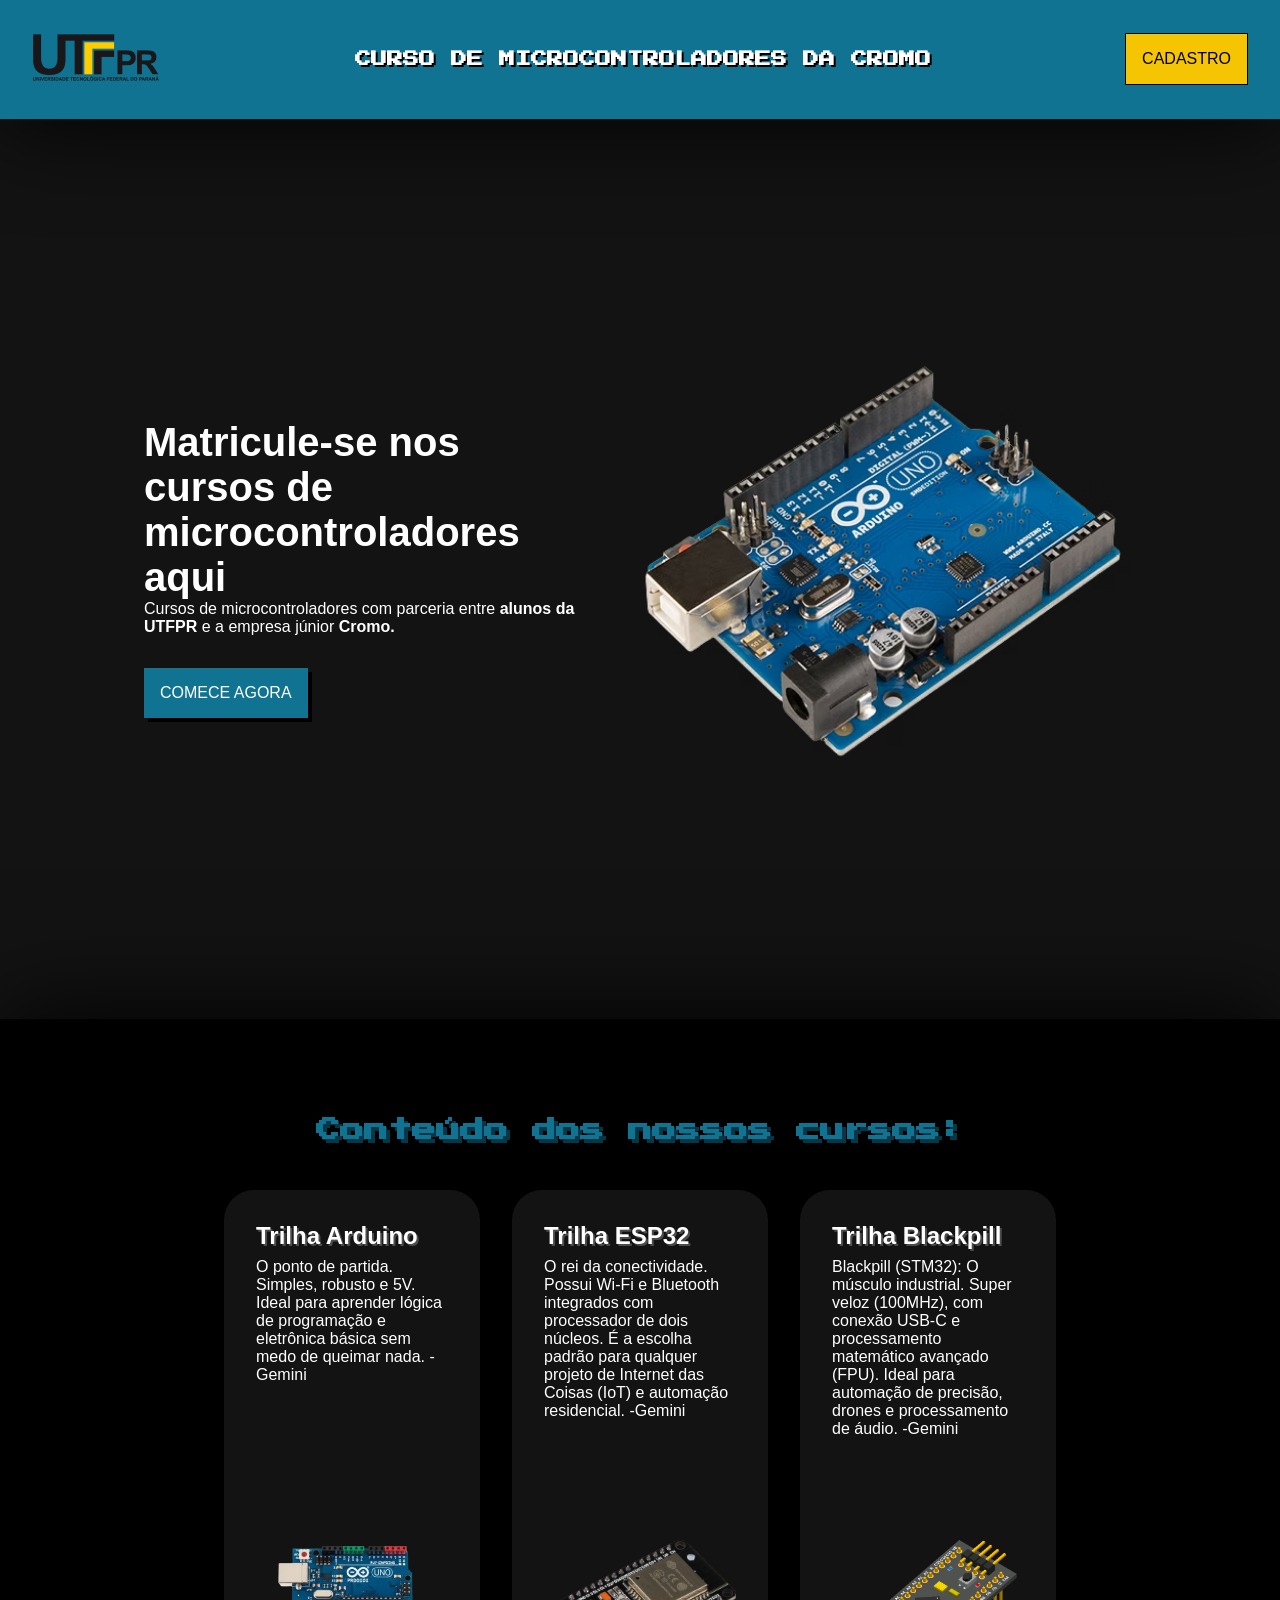
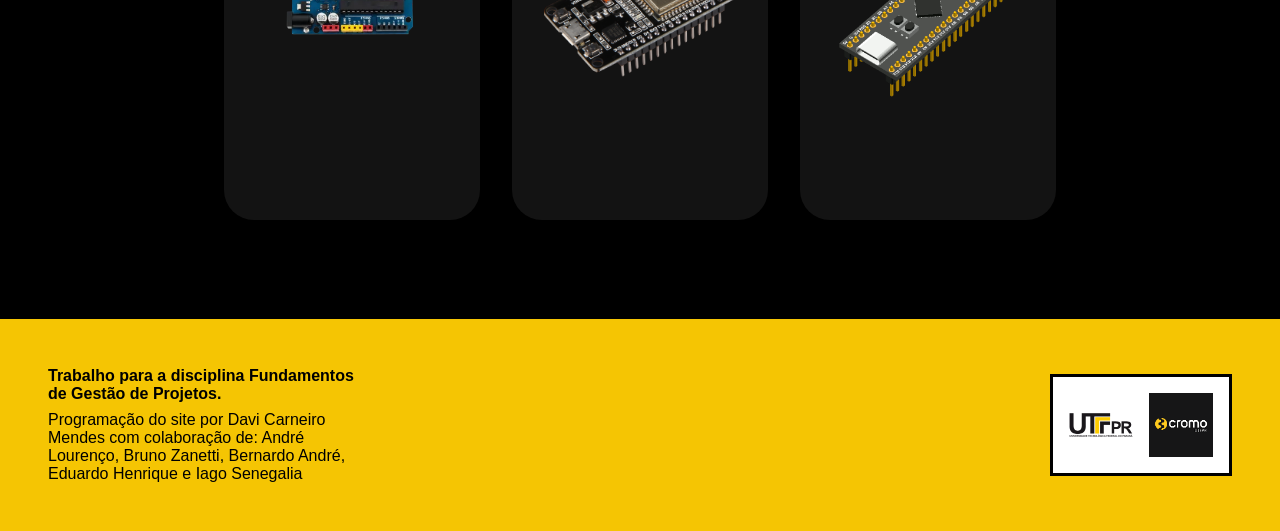
==== index.html @ b74378d9 "Add files via upload" ====
<!DOCTYPE html>
<html lang="pt-br">

<head>
    <meta charset="UTF-8">
    <meta name="viewport" content="width=device-width, initial-scale=1.0">
    <title>Curso de Microcontroladores</title>
    <link rel="preconnect" href="https://fonts.googleapis.com">
    <link rel="preconnect" href="https://fonts.gstatic.com" crossorigin>
    <link href="https://fonts.googleapis.com/css2?family=Google+Sans+Flex:opsz,wght@6..144,1..1000&family=Press+Start+2P&display=swap" rel="stylesheet">
    <link rel="stylesheet" href="style.css">
</head>

<body>
    <header>
        <a href="index.html">
            <img src="imagens/logoUTFPR.png" alt="Logo da UTFPR" style="width: 10vw;">
        </a>
        <span style="font-family: 'Press Start 2P', system-ui; text-shadow: 2px 2px 0px #000000;">
            <strong>CURSO DE MICROCONTROLADORES DA CROMO</strong>
        </span>
        <a href="cadastro.html" class="header_botão">CADASTRO</a>
    </header>   

    <section class="principal">
        <div class="principal_container">
            <div>
                <h1 style="font-size: 2.5rem;">Matricule-se nos cursos de <strong>microcontroladores</strong> aqui</h1>
                <p>Cursos de microcontroladores com parceria entre <strong>alunos da UTFPR</strong> e a empresa júnior <strong>Cromo.</strong></p>
            </div>
            <div style="display: flex;"><a href="cadastro.html" class="principal_botão">COMECE AGORA</a></div>
        </div>
        <div>
            <img src="imagens/arduino.avif" alt="Fotografia de um arduino" style="width: 40vw;">
        </div>
    </section>

    <section class="conteúdo">
        <h1 class="conteúdo_título">Conteúdo dos nossos cursos:</h1>
        <div class="conteúdo_divisão">
            <div class="conteúdo_divisão_item">
                <h2 class="conteúdo_divisão_item_título">Trilha Arduino</h2>
                <p>O ponto de partida. Simples, robusto e 5V. Ideal para aprender lógica de programação e eletrônica básica sem medo de queimar nada. -Gemini</p>
                <img src="imagens/arduino2.webp" alt="Fotografia de outro arduino" style="width: 100%; height: 100%; object-fit: contain;">
            </div>
            <div class="conteúdo_divisão_item">
                <h2 class="conteúdo_divisão_item_título">Trilha ESP32</h2>
                <p>O rei da conectividade. Possui Wi-Fi e Bluetooth integrados com processador de dois núcleos. É a escolha padrão para qualquer projeto de Internet das Coisas (IoT) e automação residencial. -Gemini</p>
                <img src="imagens/ESP32.png" alt="Fotografia de um ESP32" style="width: 100%; height: 100%; object-fit: contain;">
            </div>
            <div class="conteúdo_divisão_item">
                <h2 class="conteúdo_divisão_item_título">Trilha Blackpill</h2>
                <p>Blackpill (STM32): O músculo industrial. Super veloz (100MHz), com conexão USB-C e processamento matemático avançado (FPU). Ideal para automação de precisão, drones e processamento de áudio. -Gemini</p>
                <img src="imagens/blackpill.png" alt="Fotografia de um blackpill" style="width: 100%; height: 100%; object-fit: contain;">
            </div>
        </div>
    </section>

    <footer>
        <div class="footer_primeira_parte">
            <h1 style="font-size: 1rem;">Trabalho para a disciplina Fundamentos de Gestão de Projetos.</h1>
            <p style="font-size: 1rem;">Programação do site por Davi Carneiro Mendes com colaboração de: André Lourenço, Bruno Zanetti, Bernardo André, Eduardo Henrique e Iago Senegalia</p>
        </div>
        <div class="footer_segunda_parte">
            <img src="imagens/logoUTFPR.png" alt="Logo da UTFPR" style="width: 5vw;">
            <img src="imagens/cromo.png" alt="Logo da empresa júnior Cromo" style="width: 5vw;">
        </div>
    </footer>
</body>

</html>
---- style.css ----
* {
    margin: 0;
    padding: 0;
    box-sizing: border-box;
    scroll-behavior: smooth;
}

:root {
    --branco: #FFFFFF;
    --cinza: #4b4b4b;
    --preto: #000000;
    --cor-principal: #0F7391;
    --cor-principal-sombra: #063746;
    --cor-secundária: #F5C503;
    --cor-secundária-sombra: #645102;
    --cor-de-fundo: #131313;
    --fonte-principal: "Google Sans Flex", sans-serif;
    --fonte-secundária: "Press Start 2P", system-ui;
}

body {
    background-color: var(--cor-de-fundo);
    color: var(--branco);
    font-family: var(--fonte-principal);
}

/*Cabeçalho*/

header {
    background-color: var(--cor-principal);
    display: flex;
    justify-content: space-between;
    align-items: center;
    padding: 2em;
    width: 100%;
    box-shadow: 0px 0px 100px var(--preto);
}

.header_botão {
    text-decoration: none;
    color: var(--preto);
    background-color: var(--cor-secundária);
    padding: 1em;
    transition: 0.25s;
    border: 0.1em solid var(--preto);
}

.header_botão:hover {
    background-color: var(--cor-secundária-sombra);
    transform: translateY(0.2em);
}

/*Principal*/

.principal {
    display: flex;
    align-items: center;
    justify-content: center;
    height: 100vh;
    gap: 2em;
}

.principal_container {
    display: flex;
    flex-direction: column;
    width: 35vw;
    gap: 2em;
}

.principal_botão {
    text-decoration: none;
    color: var(--branco);
    background-color: var(--cor-principal);
    padding: 1em;
    transition: 0.25s;
    box-shadow: 4px 4px 0px var(--preto);
}

.principal_botão:hover {
    background-color: var(--cor-principal-sombra);
    transform: translateY(-0.2em);
}

/*Conteúdo*/

.conteúdo {
    display: flex;
    align-items: center;
    flex-direction: column;
    justify-content: center;
    gap: 3em;
    height: 100vh;
    background-color: var(--preto);
    box-shadow: 0px 0px 100px var(--preto);
}

.conteúdo_divisão {
    display: flex;
    align-items: center;
    justify-content: space-between;
    gap: 2em;
}

.conteúdo_título {
    font-family: var(--fonte-secundária);
    color: var(--cor-principal);
    text-shadow: 4px 4px 0px var(--cor-principal-sombra);
}

.conteúdo_divisão_item {
    display: flex;
    flex-direction: column;
    background-color: var(--cor-de-fundo);
    width: 20vw;
    height: 70vh;
    border-radius: 30px;
    font-size: 1rem;
    padding: 2em;
    gap: 0.5em;
}

.conteúdo_divisão_item_título {
    text-shadow: 2px 2px 0px var(--cinza);
}

/*Rodapé*/

footer {
    display: flex;
    align-items: center;
    justify-content: space-between;
    background-color: var(--cor-secundária);
    padding: 3em;
    color: var(--preto);
}

.footer_primeira_parte {
    display: flex;
    flex-direction: column;
    width: 25vw;
    gap: 0.5em;
}

.footer_segunda_parte {
    background-color: var(--branco);
    display: flex;
    align-items: center;
    padding: 1em;
    border: 3px solid var(--preto);   
    gap: 1em; 
}
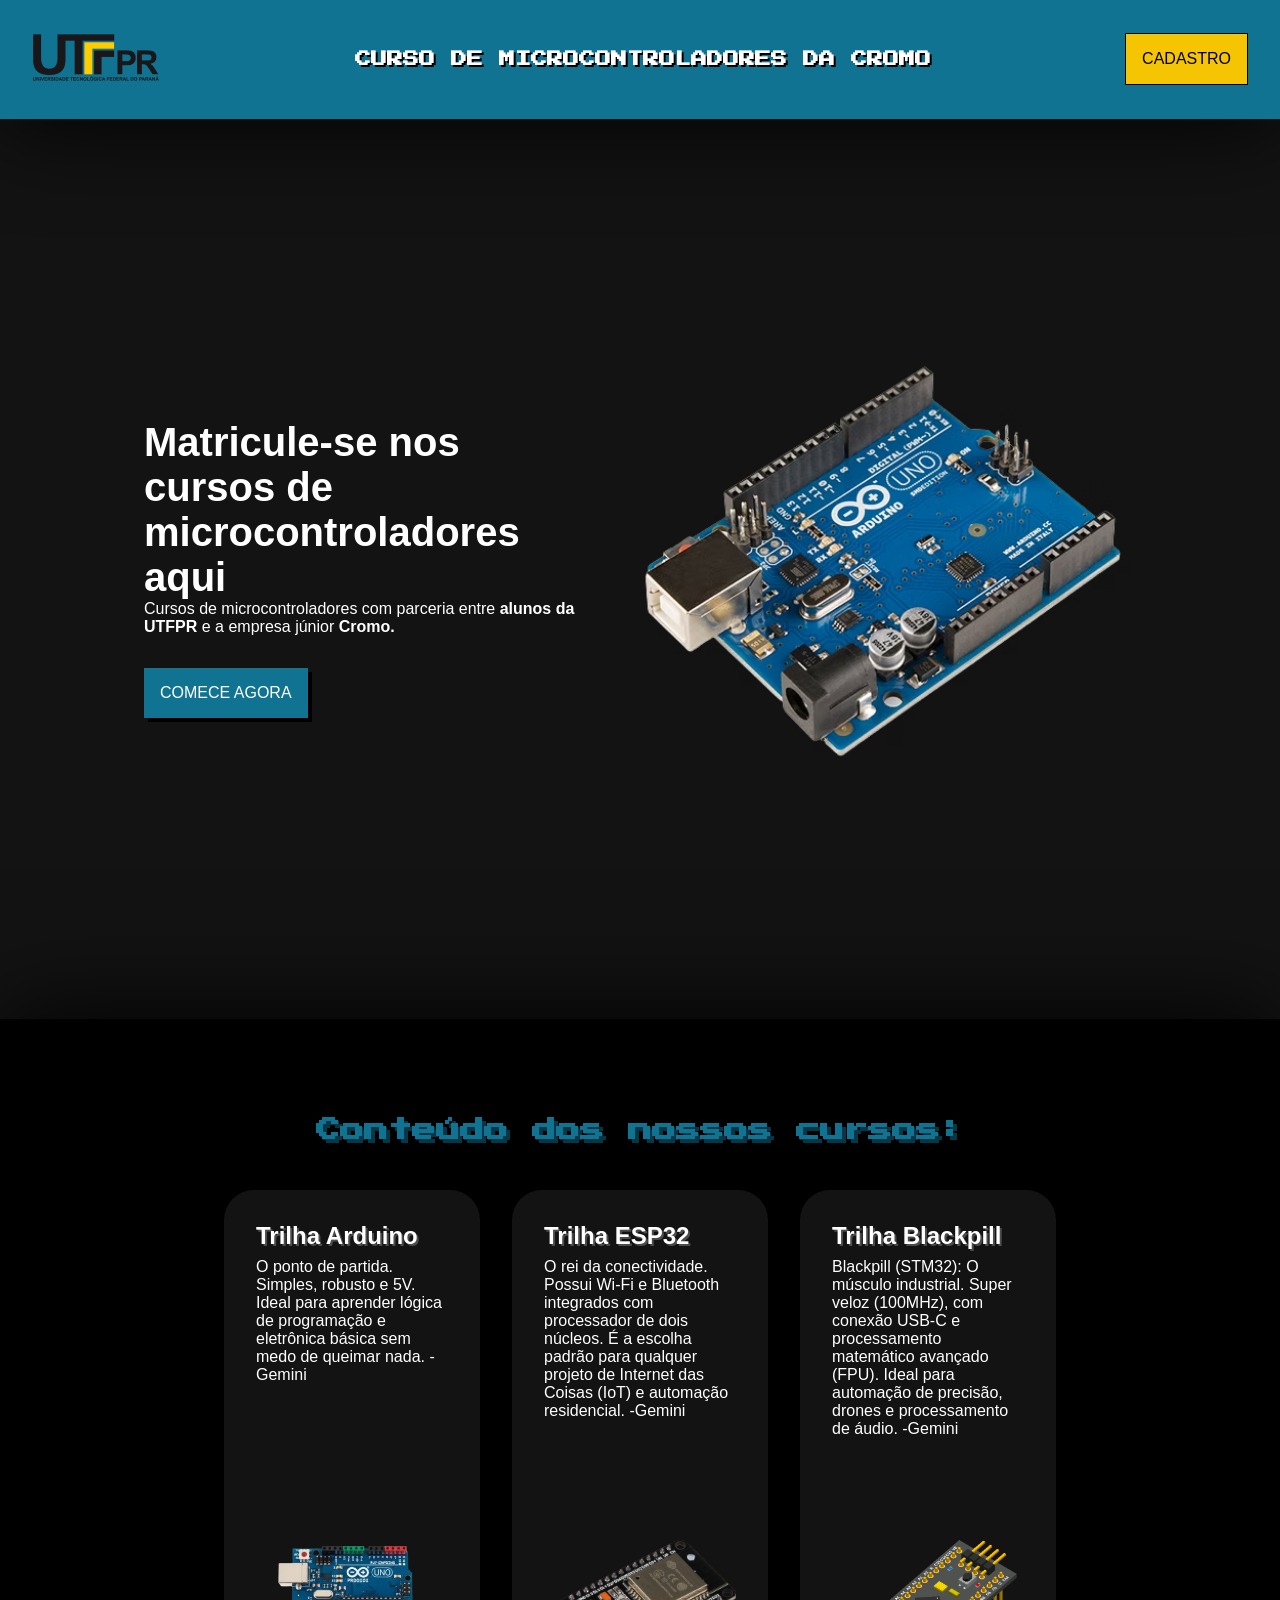
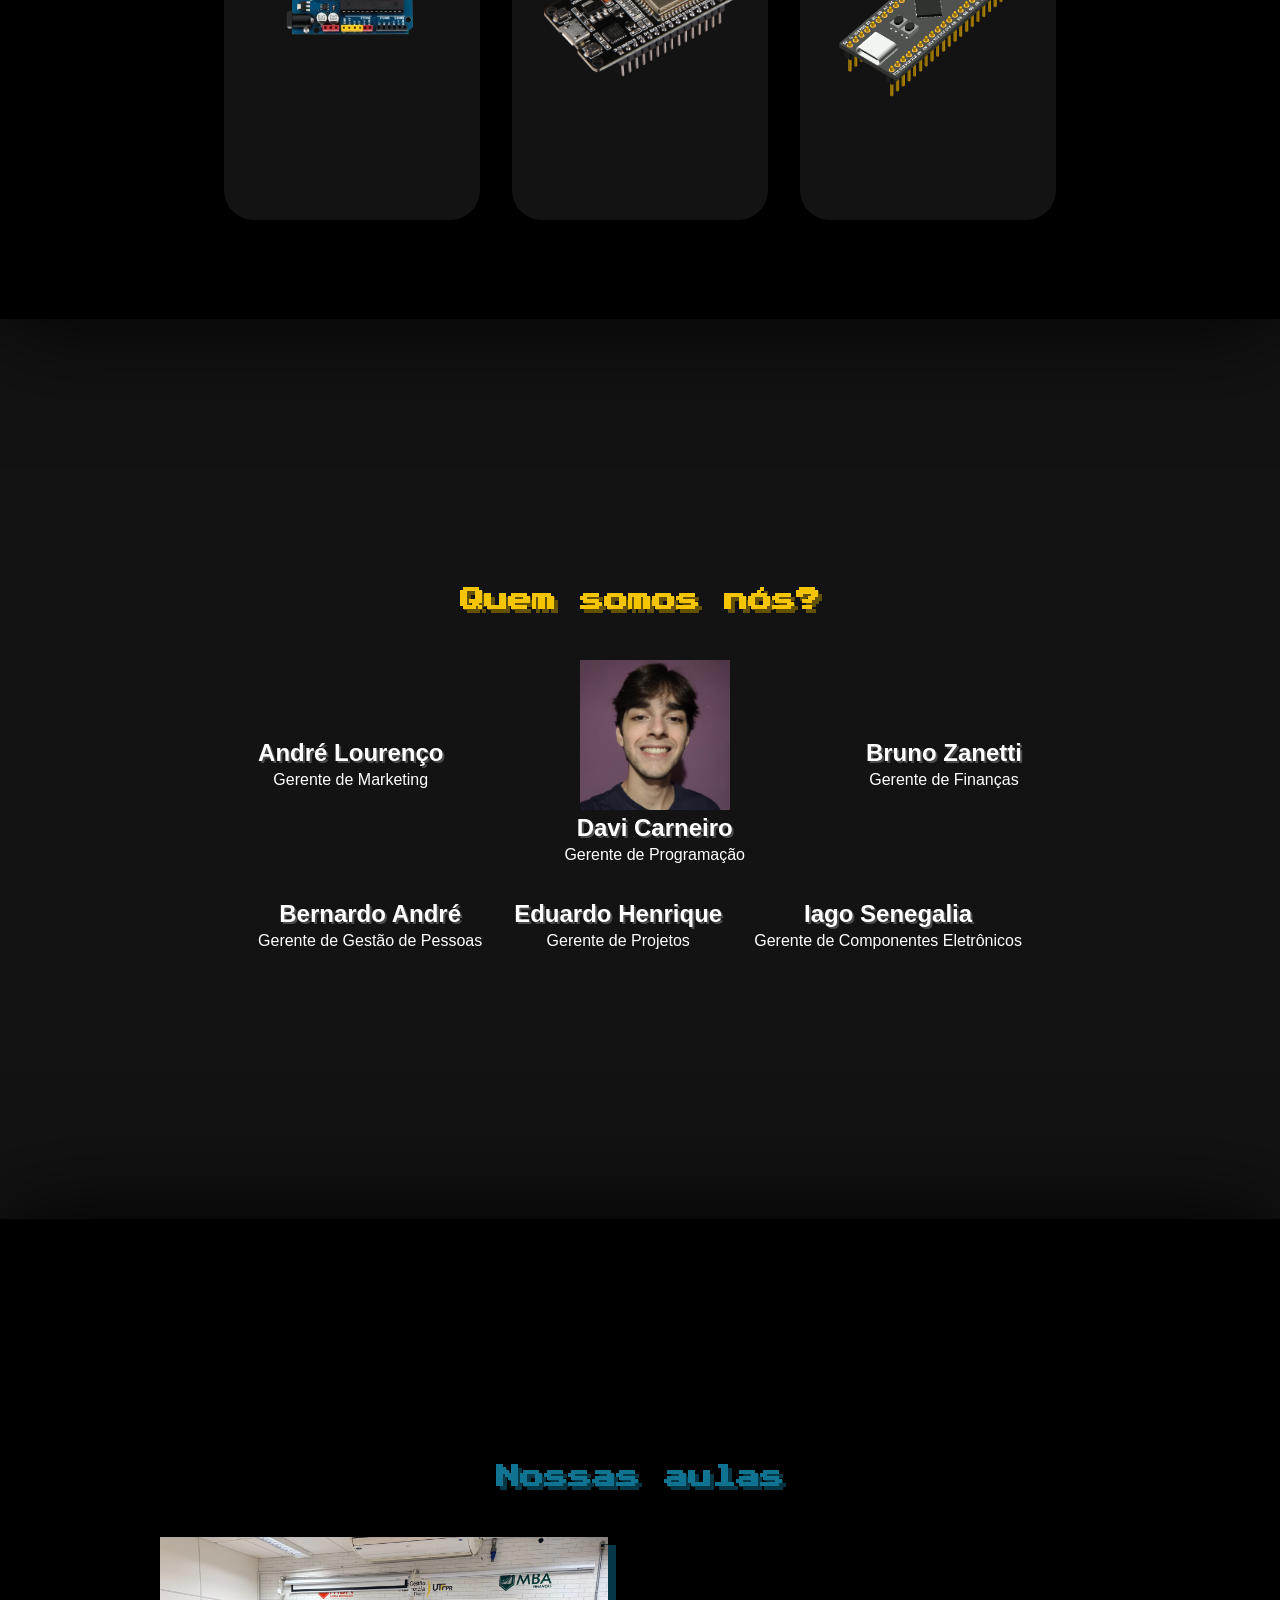
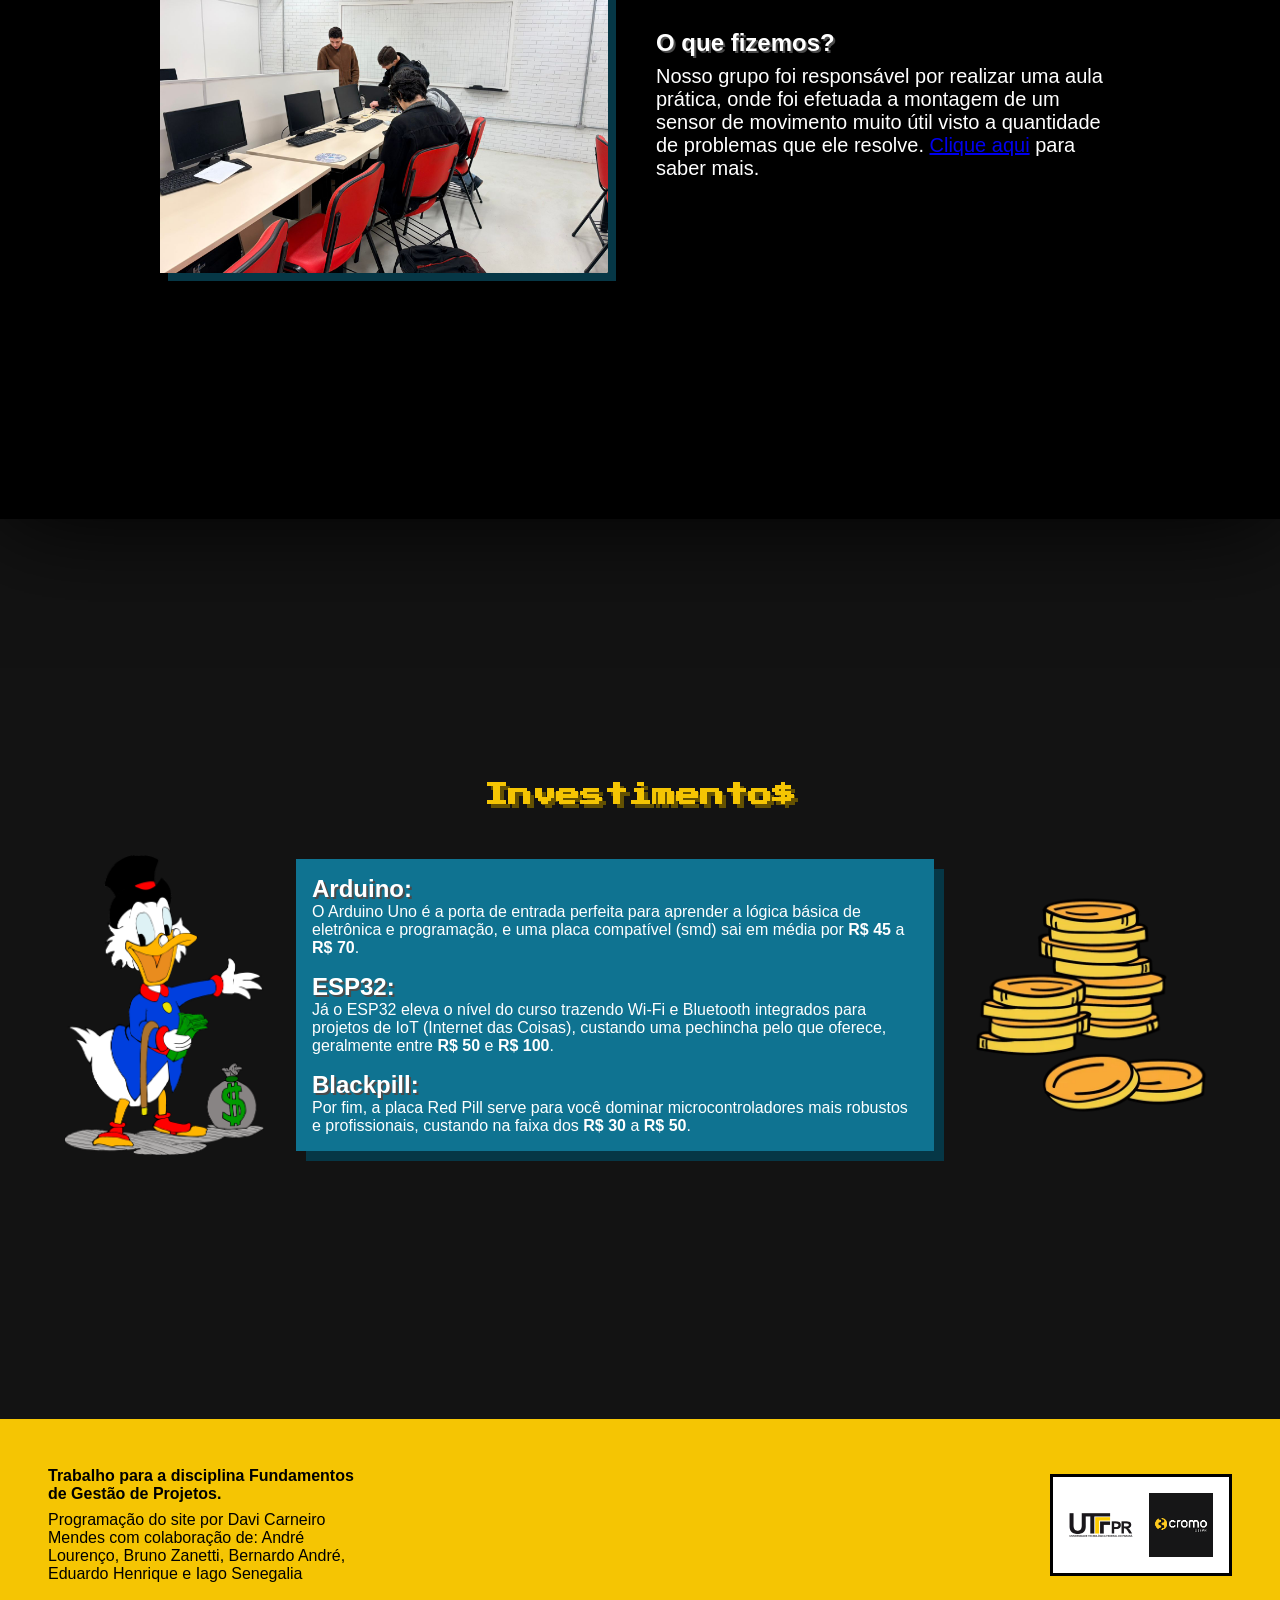
==== commit 34a4e288: "Add files via upload" ====
--- a/index.html
+++ b/index.html
@@ -56,6 +56,79 @@
         </div>
     </section>
 
+    <section class="sobre_nos">
+        <h1 class="sobre_nos_título">Quem somos nós?</h1>
+        <div class="sobre_nos_principal">
+            <div class="sobre_nos_cima">
+                <div class="sobre_nos_item">
+                    <img src="" alt="">
+                    <h2 style="text-shadow: 2px 2px 0px var(--cinza);">André Lourenço</h2>
+                    <p>Gerente de Marketing</p>
+                </div>
+                <div class="sobre_nos_item">
+                    <img src="imagens/davi.png" alt="Fotografia de Davi Carneiro" style="width: 150px;">
+                    <h2 style="text-shadow: 2px 2px 0px var(--cinza);">Davi Carneiro</h2>
+                    <p>Gerente de Programação</p>
+                </div>
+                <div class="sobre_nos_item">
+                    <img src="" alt="">
+                    <h2 style="text-shadow: 2px 2px 0px var(--cinza);">Bruno Zanetti</h2>
+                    <p>Gerente de Finanças</p>
+                </div>
+            </div>
+            <div class="sobre_nos_baixo">
+                <div class="sobre_nos_item">
+                    <img src="" alt="">
+                    <h2 style="text-shadow: 2px 2px 0px var(--cinza);">Bernardo André</h2>
+                    <p>Gerente de Gestão de Pessoas</p>
+                </div>
+                <div class="sobre_nos_item">
+                    <img src="" alt="">
+                    <h2 style="text-shadow: 2px 2px 0px var(--cinza);">Eduardo Henrique</h2>
+                    <p>Gerente de Projetos</p>
+                </div>
+                <div class="sobre_nos_item">
+                    <img src="" alt="">
+                    <h2 style="text-shadow: 2px 2px 0px var(--cinza);">Iago Senegalia</h2>
+                    <p>Gerente de Componentes Eletrônicos</p>
+                </div>
+            </div>
+        </div>
+    </section>
+
+    <section class="nossas_aulas">
+        <h1 class="nossas_aulas_título">Nossas aulas</h1>
+        <div class="nossas_aulas_conteúdo">
+            <img class="nossas_aulas_imagem" src="imagens/aula.png" alt="Fotografia da aula de arduino">
+            <div style="display: flex; flex-direction: column; gap: 0.5em;">
+                <h2 style="text-shadow: 2px 2px 0px var(--cinza);">O que fizemos?</h2>
+                <p style="font-size: 1.25rem;" class="nossas_aulas_texto">Nosso grupo foi responsável por realizar uma aula prática, onde foi efetuada a montagem de um sensor de movimento muito útil visto a quantidade de problemas que ele resolve. <a href="https://gamma.app/docs/Desvendando-o-Arduino-d71mxqb4nz2575h">Clique aqui</a> para saber mais.</p>
+            </div>
+        </div>
+    </section>
+
+    <section class="investimentos">
+        <h1 class="investimentos_título">Investimento$</h1>
+        <div class="investimentos_conteúdo">
+            <img style="width: 200px;" src="imagens/tio_patinhas.png" alt="Ilustração do personagem Tio Patinhas">
+            <div class="investimentos_container">
+                <div class="investimentos_item">
+                    <h2 style="text-shadow: 2px 2px 0px var(--cinza);">Arduino:</h2>
+                    <p>O Arduino Uno é a porta de entrada perfeita para aprender a lógica básica de eletrônica e programação, e uma placa compatível (smd) sai em média por <strong>R$ 45</strong> a <strong>R$ 70</strong>.</p>
+                </div>
+                <div class="investimentos_item">
+                    <h2 style="text-shadow: 2px 2px 0px var(--cinza);">ESP32:</h2>
+                    <p>Já o ESP32 eleva o nível do curso trazendo Wi-Fi e Bluetooth integrados para projetos de IoT (Internet das Coisas), custando uma pechincha pelo que oferece, geralmente entre <strong>R$ 50</strong> e <strong>R$ 100</strong>.</p>
+                </div>
+                <div class="investimentos_item">
+                    <h2 style="text-shadow: 2px 2px 0px var(--cinza);">Blackpill:</h2>
+                    <p>Por fim, a placa Red Pill serve para você dominar microcontroladores mais robustos e profissionais, custando na faixa dos <strong>R$ 30</strong> a <strong>R$ 50</strong>.</p>
+                </div>
+            </div>
+            <img style="width: 250px;" src="imagens/monte_moedas.webp" alt="Ilustração de uma moeda">
+        </div>
+    </section>
+
     <footer>
         <div class="footer_primeira_parte">
             <h1 style="font-size: 1rem;">Trabalho para a disciplina Fundamentos de Gestão de Projetos.</h1>
--- a/style.css
+++ b/style.css
@@ -123,6 +123,115 @@
     text-shadow: 2px 2px 0px var(--cinza);
 }
 
+/*Sobre nos*/
+
+.sobre_nos {
+    display: flex;
+    align-items: center;
+    justify-content: center;
+    flex-direction: column;
+    height: 100vh;
+    gap: 3em;
+}
+
+.sobre_nos_título {
+    font-family: var(--fonte-secundária);
+    color: var(--cor-secundária);
+    text-shadow: 4px 4px 0px var(--cor-secundária-sombra);
+}
+
+.sobre_nos_principal {
+    display: flex;
+    flex-direction: column;
+    gap: 2em;
+}
+
+.sobre_nos_cima {
+    display: flex;
+    justify-content: space-between;
+    gap: 2em;
+}
+
+.sobre_nos_baixo {
+    display: flex;
+    justify-content: space-between;
+    gap: 2em;
+}
+
+.sobre_nos_item {
+    display: flex;
+    flex-direction: column;
+    align-items: center;
+    justify-content: center;
+    gap: 0.25em;
+}
+
+/*Nossas aulas*/
+
+.nossas_aulas {
+    display: flex;
+    align-items: center;
+    justify-content: center;
+    flex-direction: column;
+    gap: 3em;
+    height: 100vh;
+    background-color: var(--preto);
+    box-shadow: 0px 0px 100px var(--preto);
+}
+
+.nossas_aulas_título {
+    font-family: var(--fonte-secundária);
+    color: var(--cor-principal);
+    text-shadow: 4px 4px 0px var(--cor-principal-sombra);
+}
+
+.nossas_aulas_conteúdo {
+    display: flex;
+    align-items: center;
+    justify-content: center;
+    gap: 3em; 
+    width: 75vw;
+}
+
+.nossas_aulas_imagem {
+    box-shadow: 8px 8px 0px var(--cor-principal-sombra);
+    width: 35vw;
+}
+
+/*Investimentos*/
+
+.investimentos {
+    display: flex;
+    align-items: center;
+    flex-direction: column;
+    justify-content: center;
+    gap: 3em;
+    height: 100vh;
+}
+
+.investimentos_título {
+    font-family: var(--fonte-secundária);
+    color: var(--cor-secundária);
+    text-shadow: 4px 4px 0px var(--cor-secundária-sombra);
+}
+
+.investimentos_conteúdo {
+    display: flex;
+    align-items: center;
+    justify-content: space-between;
+    gap: 2em;
+    width: 90vw;
+}
+
+.investimentos_container {
+    display: flex;
+    flex-direction: column;
+    gap: 1em;
+    background-color: var(--cor-principal);
+    padding: 1em;
+    box-shadow: 10px 10px 0px var(--cor-principal-sombra);
+}
+
 /*Rodapé*/
 
 footer {
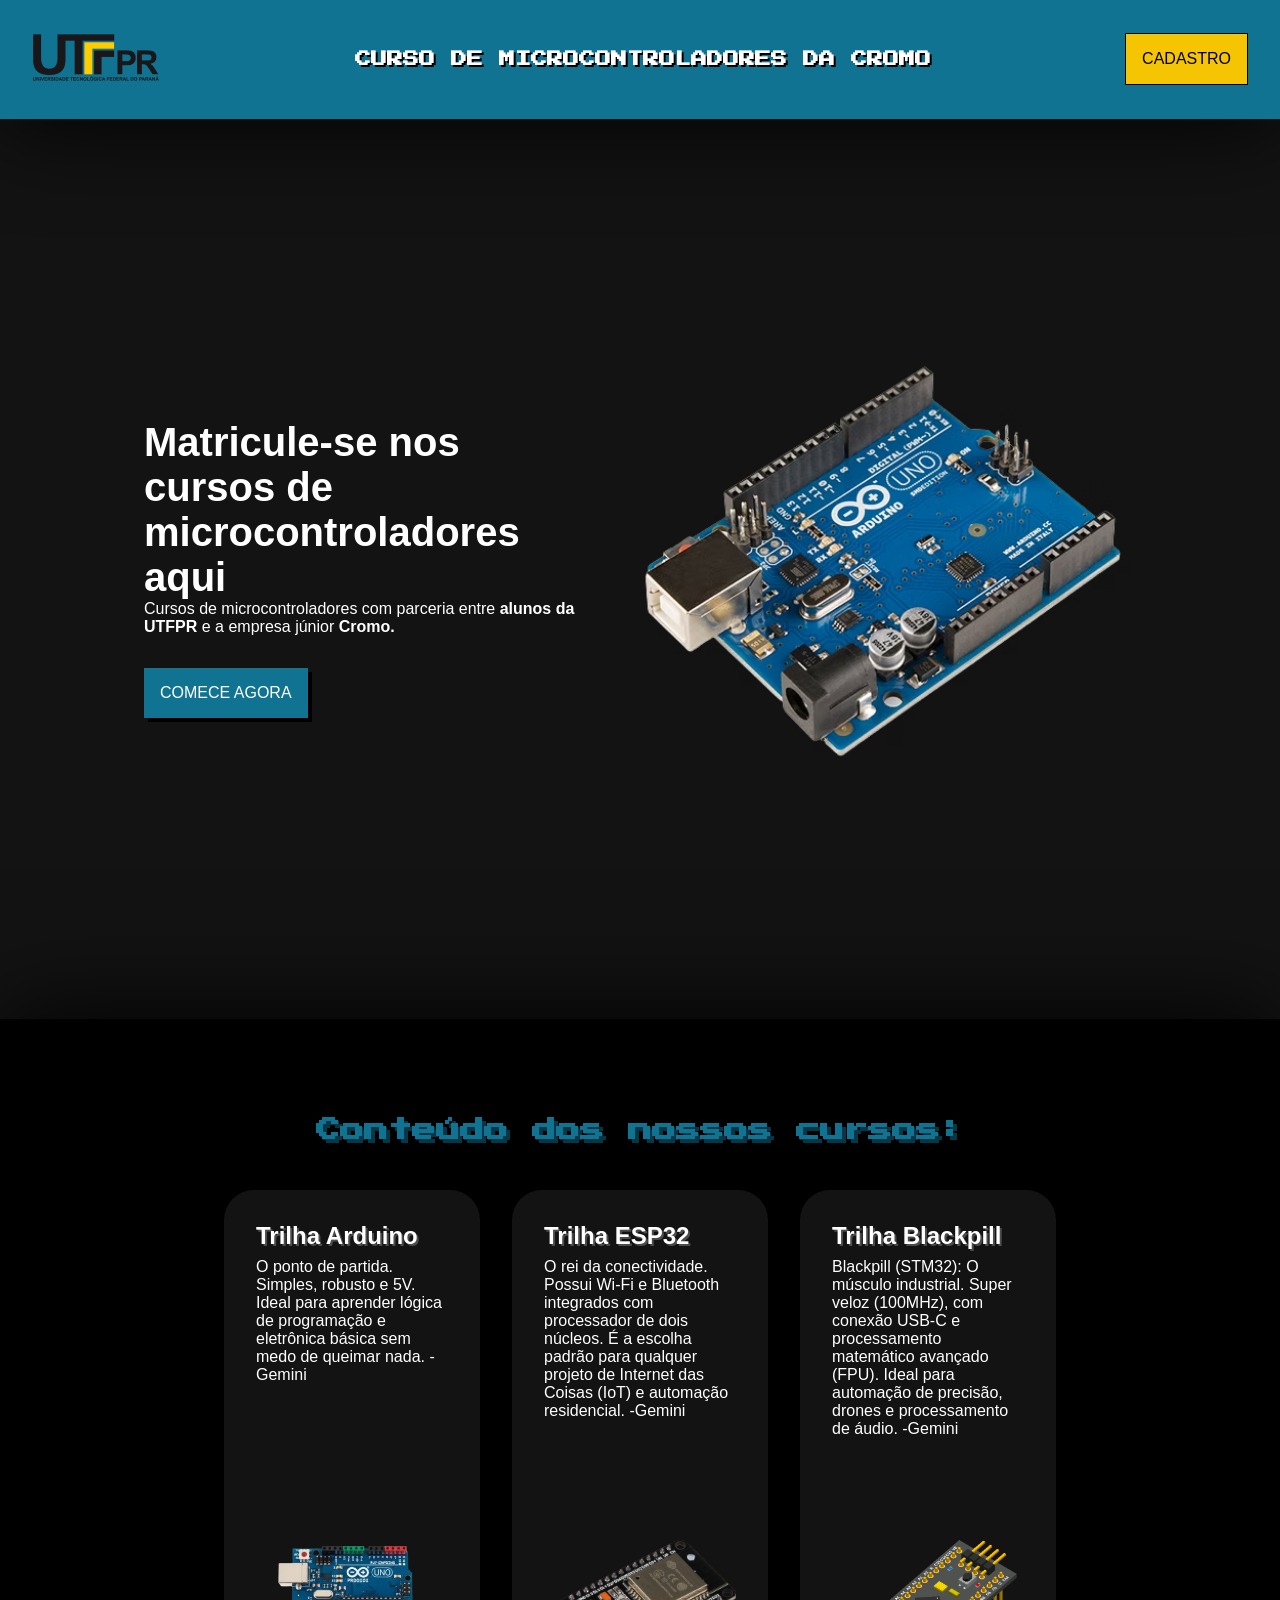
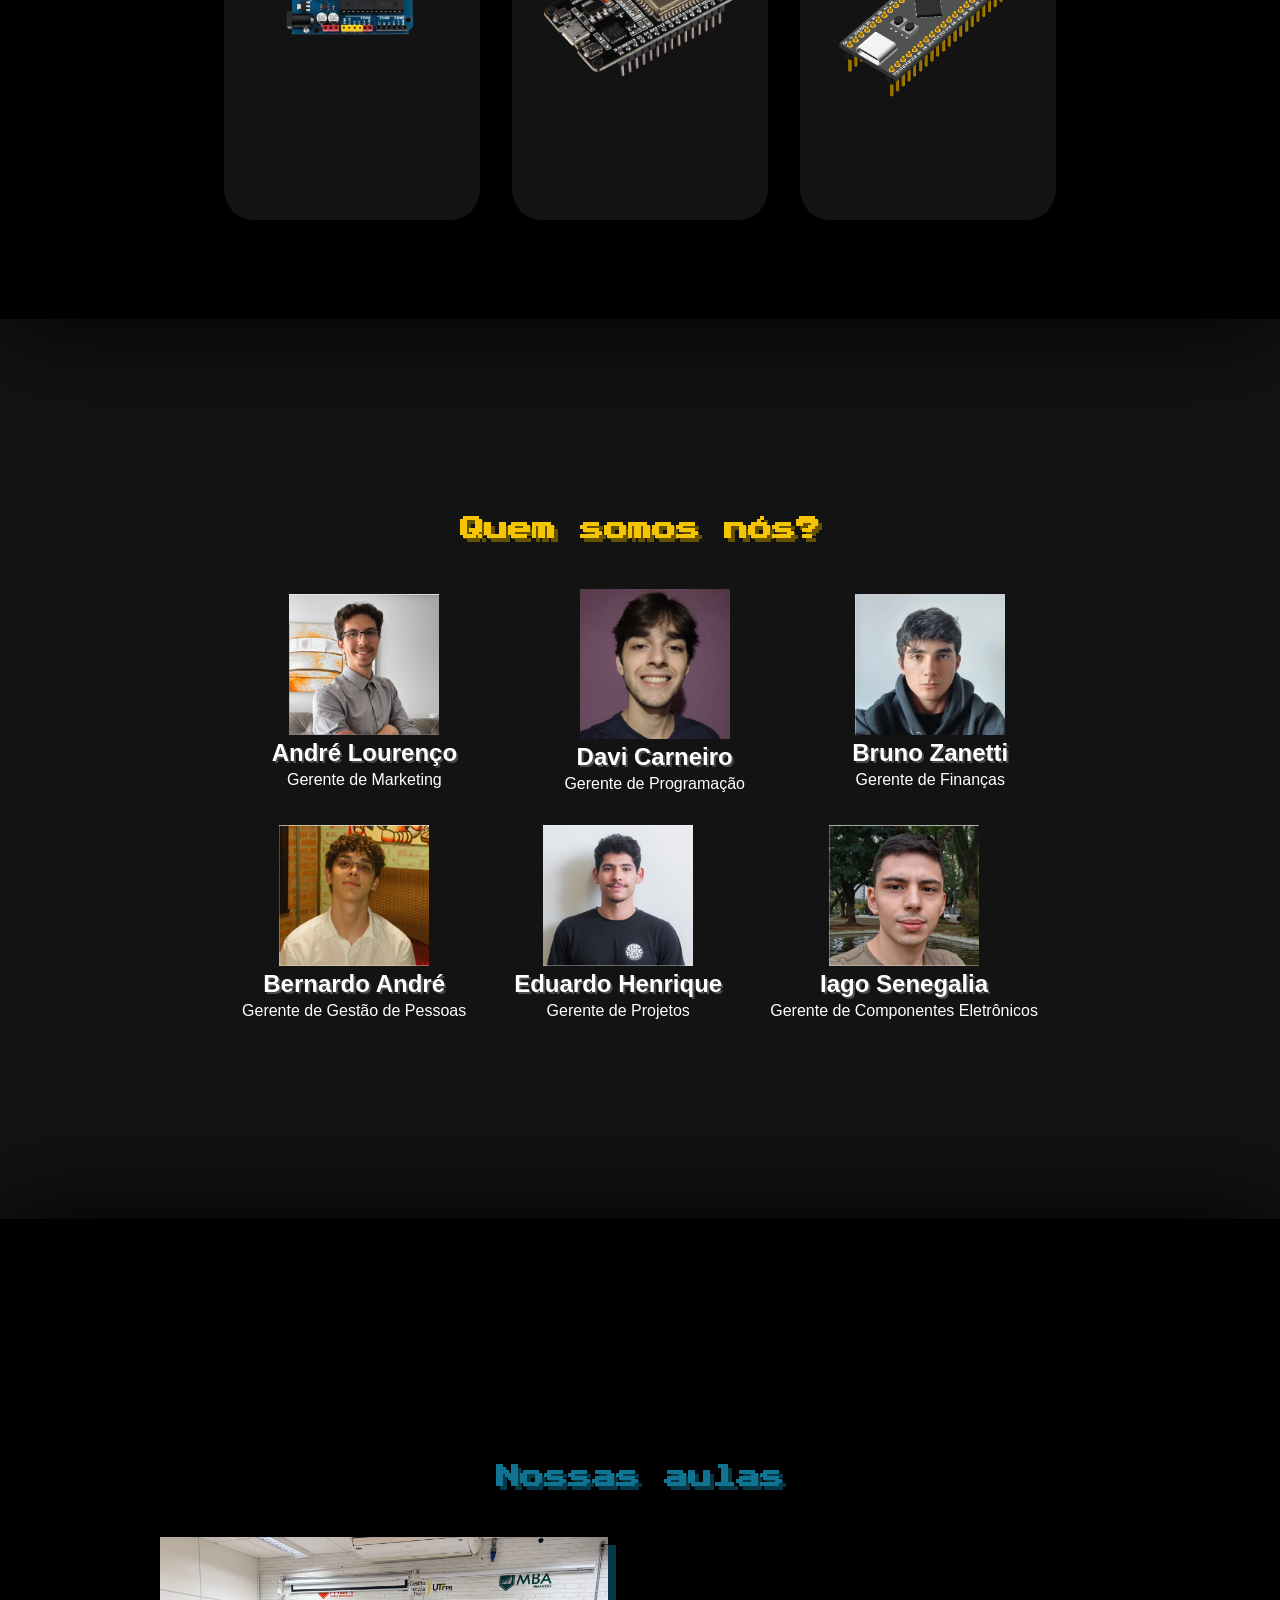
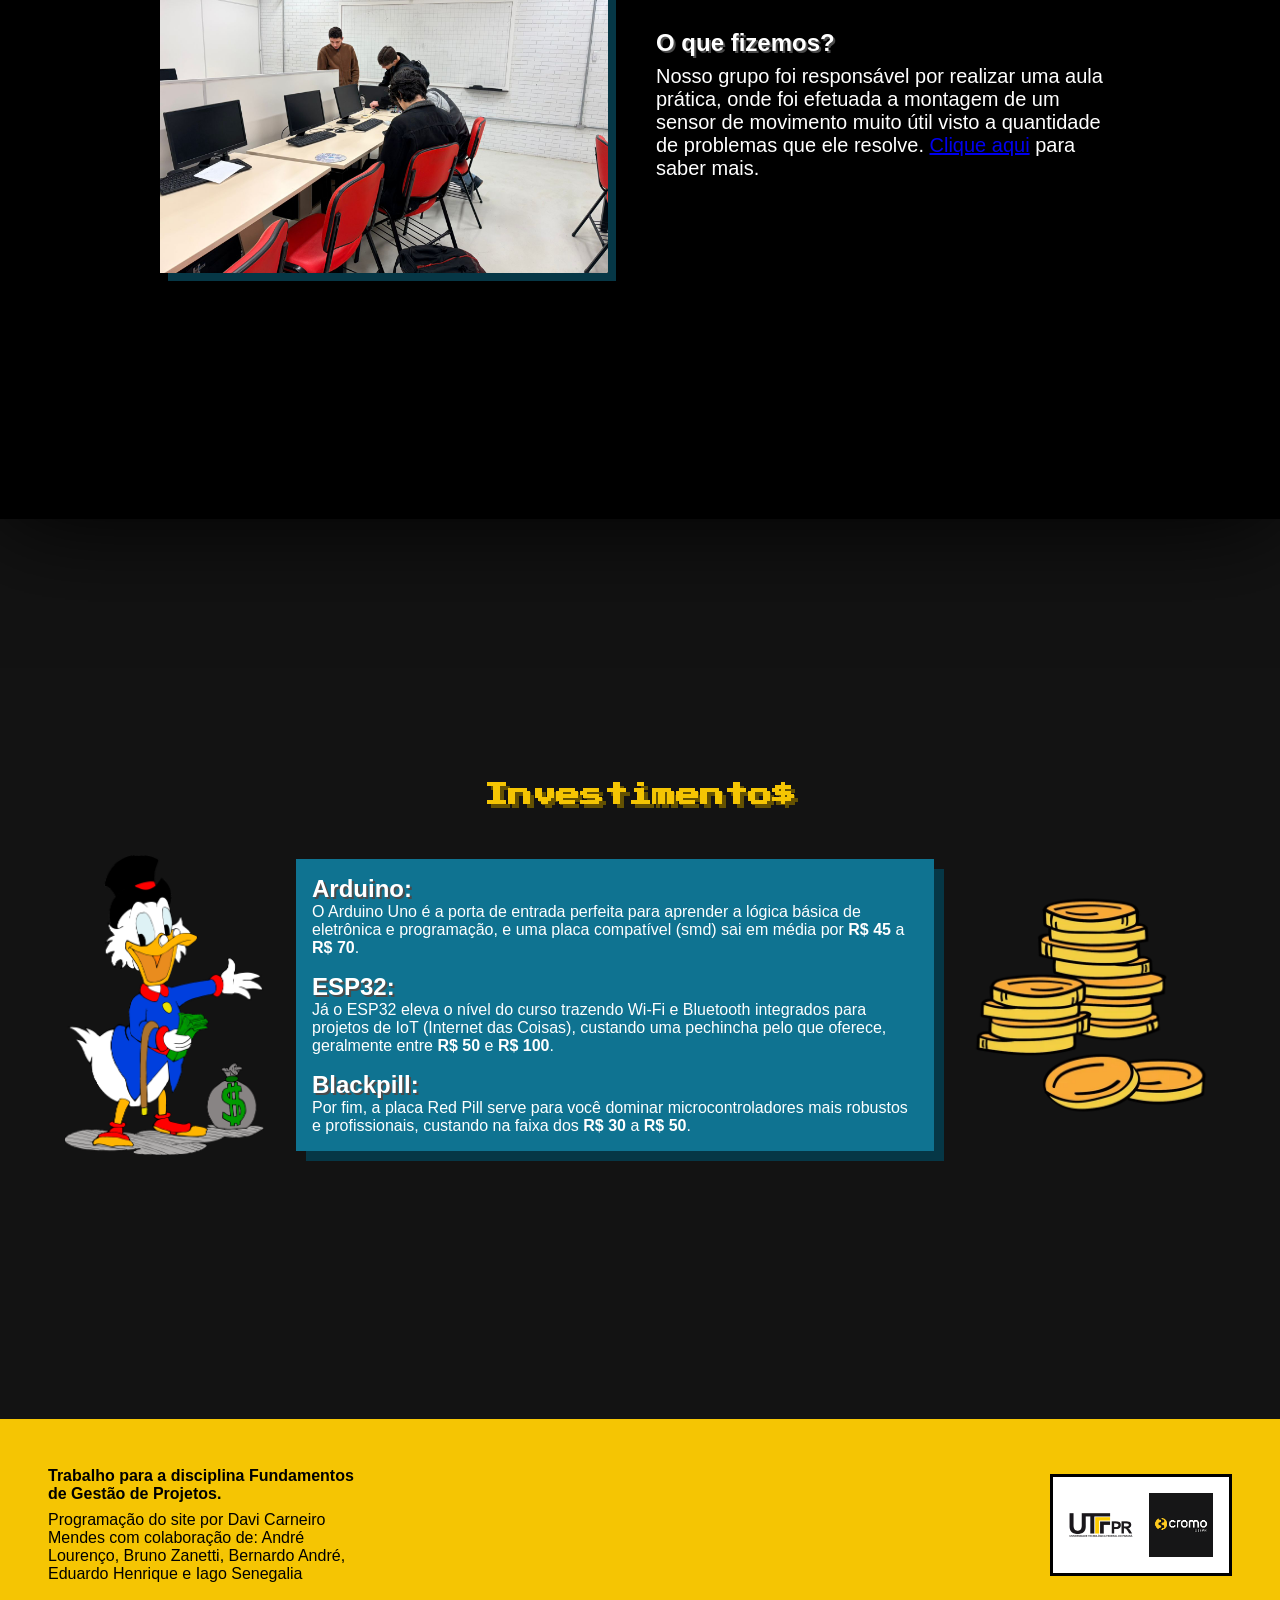
==== commit b66eeb49: "Add files via upload" ====
--- a/index.html
+++ b/index.html
@@ -61,7 +61,7 @@
         <div class="sobre_nos_principal">
             <div class="sobre_nos_cima">
                 <div class="sobre_nos_item">
-                    <img src="" alt="">
+                    <img src="imagens/andre.png" alt="Fotografia de André Lourenço" style="width: 150px;">
                     <h2 style="text-shadow: 2px 2px 0px var(--cinza);">André Lourenço</h2>
                     <p>Gerente de Marketing</p>
                 </div>
@@ -71,24 +71,24 @@
                     <p>Gerente de Programação</p>
                 </div>
                 <div class="sobre_nos_item">
-                    <img src="" alt="">
+                    <img src="imagens/bruno.png" alt="Fotografia de Bruno Zanetti" style="width: 150px;">
                     <h2 style="text-shadow: 2px 2px 0px var(--cinza);">Bruno Zanetti</h2>
                     <p>Gerente de Finanças</p>
                 </div>
             </div>
             <div class="sobre_nos_baixo">
                 <div class="sobre_nos_item">
-                    <img src="" alt="">
+                    <img src="imagens/bernardo.png" alt="Fotografia de Bernardo André" style="width: 150px;">
                     <h2 style="text-shadow: 2px 2px 0px var(--cinza);">Bernardo André</h2>
                     <p>Gerente de Gestão de Pessoas</p>
                 </div>
                 <div class="sobre_nos_item">
-                    <img src="" alt="">
+                    <img src="imagens/eduardo.png" alt="Fotografia de Eduardo Henrique" style="width: 150px;">
                     <h2 style="text-shadow: 2px 2px 0px var(--cinza);">Eduardo Henrique</h2>
                     <p>Gerente de Projetos</p>
                 </div>
                 <div class="sobre_nos_item">
-                    <img src="" alt="">
+                    <img src="imagens/iago.png" alt="Fotografia de Iago Senegalia" style="width: 150px;">
                     <h2 style="text-shadow: 2px 2px 0px var(--cinza);">Iago Senegalia</h2>
                     <p>Gerente de Componentes Eletrônicos</p>
                 </div>
--- a/style.css
+++ b/style.css
@@ -148,14 +148,14 @@
 
 .sobre_nos_cima {
     display: flex;
-    justify-content: space-between;
-    gap: 2em;
+    justify-content: space-around;
+    gap: 3em;
 }
 
 .sobre_nos_baixo {
     display: flex;
-    justify-content: space-between;
-    gap: 2em;
+    justify-content: space-around;
+    gap: 3em;
 }
 
 .sobre_nos_item {
